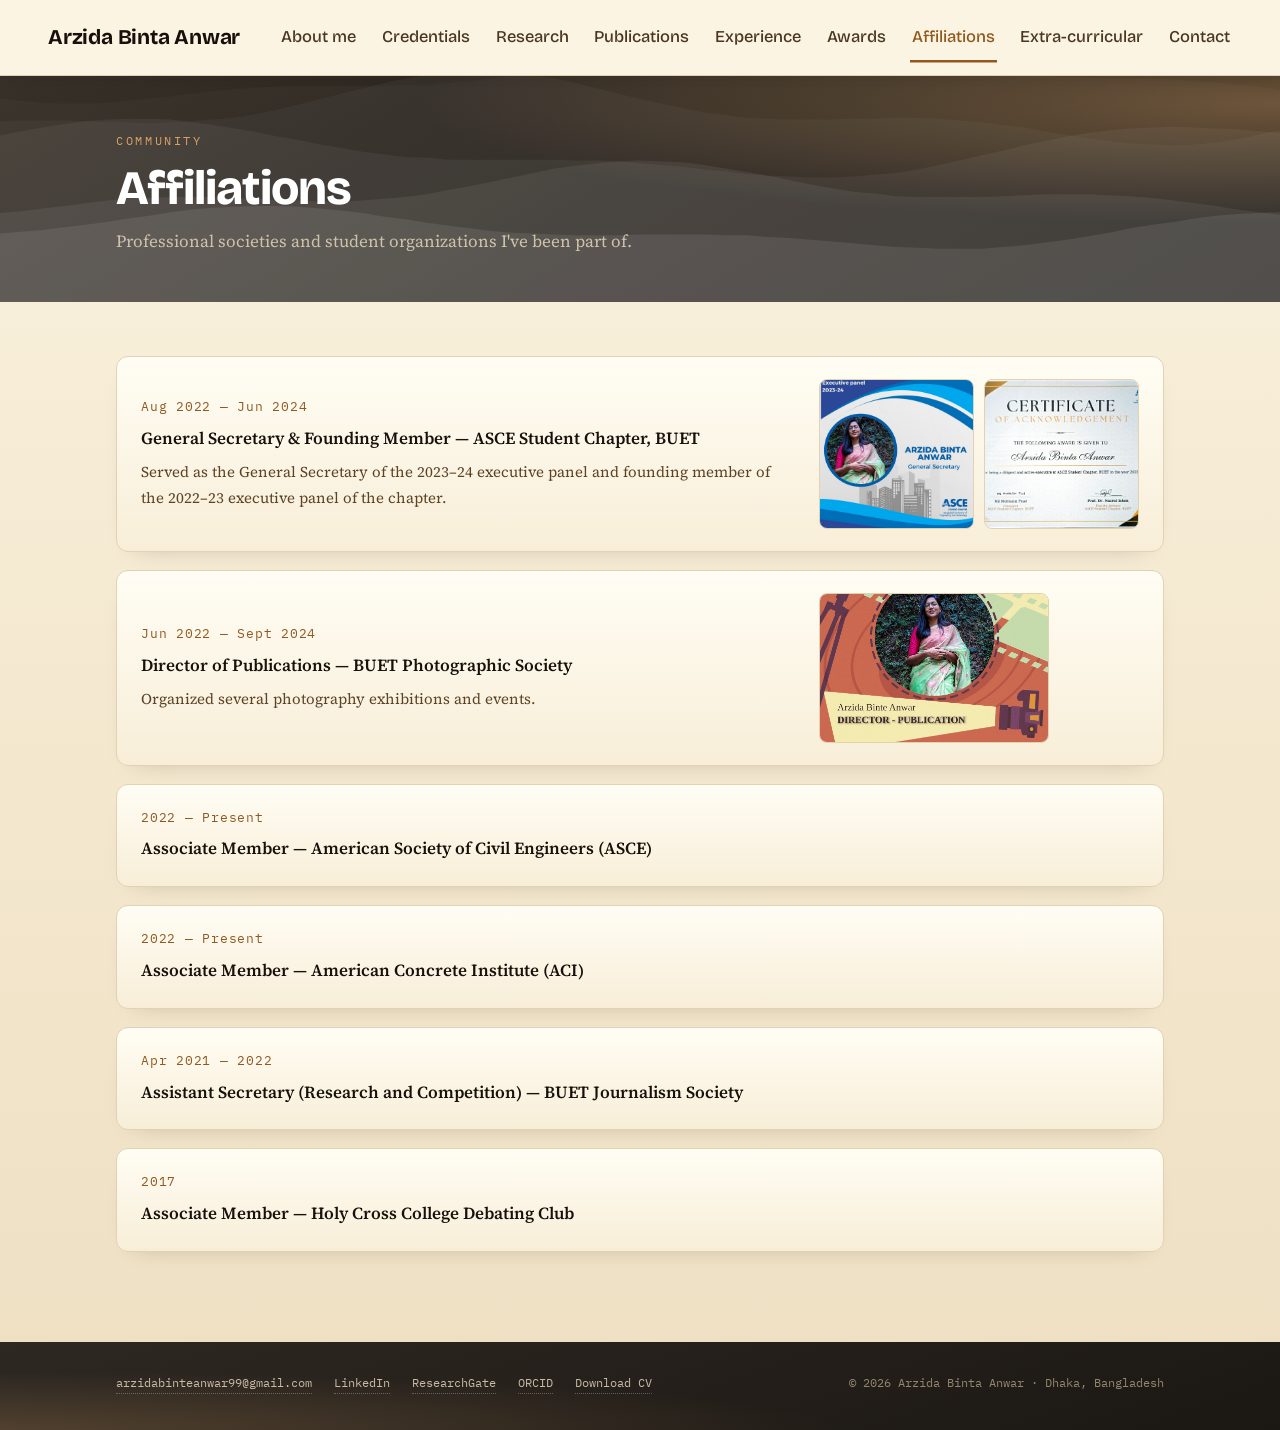
==== affiliations.html @ 8898f330 "First Upload" ====
<!DOCTYPE html>
<html lang="en">
<head>
<meta charset="UTF-8">
<meta name="viewport" content="width=device-width, initial-scale=1.0">
<title>Affiliations — Arzida Binta Anwar</title>
<meta name="description" content="Professional and student affiliations of Arzida Binta Anwar.">
<meta name="theme-color" content="#1B1713">
<link rel="icon" href="data:image/svg+xml,%3Csvg xmlns='http://www.w3.org/2000/svg' viewBox='0 0 32 32'%3E%3Crect width='32' height='32' rx='6' fill='%231B1713'/%3E%3Cpath d='M2 20 q4 -4 8 0 t8 0 t8 0 t8 0 V32 H2 Z' fill='%23D8A265' fill-opacity='.45'/%3E%3Cpath d='M2 25 q4 -4 8 0 t8 0 t8 0 t8 0 V32 H2 Z' fill='%23D8A265' fill-opacity='.9'/%3E%3C/svg%3E">
<link rel="preconnect" href="https://fonts.googleapis.com">
<link rel="preconnect" href="https://fonts.gstatic.com" crossorigin>
<link href="https://fonts.googleapis.com/css2?family=Bricolage+Grotesque:opsz,wght@12..96,500;12..96,600;12..96,700;12..96,800&family=Source+Serif+4:ital,opsz,wght@0,8..60,400;0,8..60,600;1,8..60,400&family=IBM+Plex+Mono:wght@400;500&display=swap" rel="stylesheet">
<link rel="stylesheet" href="styles.css">
</head>
<body>

<header class="topbar">
  <a class="brand" href="index.html">Arzida Binta Anwar</a>
  <button class="menu-toggle" id="menuToggle" aria-expanded="false" aria-controls="siteNav">Menu</button>
  <nav class="nav" id="siteNav" aria-label="Site">
      <a href="index.html">About me</a>
      <a href="credentials.html">Credentials</a>
      <a href="research.html">Research</a>
      <a href="publications.html">Publications</a>
      <a href="experience.html">Experience</a>
      <a href="awards.html">Awards</a>
      <a href="affiliations.html" class="active">Affiliations</a>
      <a href="extracurricular.html">Extra-curricular</a>
      <a href="contact.html">Contact</a>
  </nav>
</header>

<div class="band page-head"><div class="container"><p class="crumb">Community</p><h1>Affiliations</h1><p class="sub">Professional societies and student organizations I've been part of.</p></div></div>
<main>
  <div class="container">
    <div class="award-card">
      <div>
        <p class="yr">Aug 2022 — Jun 2024</p>
        <strong>General Secretary &amp; Founding Member — ASCE Student Chapter, BUET</strong>
        <span class="det">Served as the General Secretary of the 2023–24 executive panel and founding member of the 2022–23 executive panel of the chapter.</span>
      </div>
      <div class="thumbs">
        <img src="images/affil-asce-panel.jpg" alt="ASCE Student Chapter BUET executive panel card — General Secretary">
        <img src="images/affil-asce-cert.jpg" alt="ASCE certificate of acknowledgement 2022">
      </div>
    </div>

    <div class="award-card">
      <div>
        <p class="yr">Jun 2022 — Sept 2024</p>
        <strong>Director of Publications — BUET Photographic Society</strong>
        <span class="det">Organized several photography exhibitions and events.</span>
      </div>
      <div class="thumbs one">
        <img src="images/affil-bps-panel.jpg" alt="BUET Photographic Society executive committee card — Director, Publication">
      </div>
    </div>

    <div class="award-card noimg">
      <div>
        <p class="yr">2022 — Present</p>
        <strong>Associate Member — American Society of Civil Engineers (ASCE)</strong>
      </div>
    </div>
    <div class="award-card noimg">
      <div>
        <p class="yr">2022 — Present</p>
        <strong>Associate Member — American Concrete Institute (ACI)</strong>
      </div>
    </div>
    <div class="award-card noimg">
      <div>
        <p class="yr">Apr 2021 — 2022</p>
        <strong>Assistant Secretary (Research and Competition) — BUET Journalism Society</strong>
      </div>
    </div>
    <div class="award-card noimg">
      <div>
        <p class="yr">2017</p>
        <strong>Associate Member — Holy Cross College Debating Club</strong>
      </div>
    </div>
  </div>
</main>


<footer>
  <div class="container">
    <div class="f-links">
      <a href="mailto:arzidabinteanwar99@gmail.com">arzidabinteanwar99@gmail.com</a>
      <a href="https://www.linkedin.com/in/arzida-binta-anwar-b4ab871b9/" target="_blank" rel="noopener">LinkedIn</a>
      <a href="https://www.researchgate.net/profile/Arzida-Binta-Anwar" target="_blank" rel="noopener">ResearchGate</a>
      <a href="https://orcid.org/0009-0005-4357-6450" target="_blank" rel="noopener">ORCID</a>
      <!-- TODO: replace # with your CV PDF link -->
      <a href="#" target="_blank" rel="noopener">Download CV</a>
    </div>
    <p class="f-copy">© <span class="year">2026</span> Arzida Binta Anwar · Dhaka, Bangladesh</p>
  </div>
</footer>

<script>
(function(){
  document.querySelectorAll('.year').forEach(function(e){e.textContent=new Date().getFullYear();});
  var t=document.getElementById('menuToggle'),n=document.getElementById('siteNav');
  t.addEventListener('click',function(){var o=n.classList.toggle('open');t.setAttribute('aria-expanded',o);});
})();
</script>
</body>
</html>
---- styles.css ----
:root{
  --bg:#FAF3E2; --paper:#FEFBF2; --wash:#F4E9D2;
  --ink:#17110B; --soft:#5C4324; --line:#E2D2B4;
  --sea:#8F5A21; --sea-deep:#633D12; --sky:#D8A265;
  --teal-1:#2E2822; --teal-2:#1B1713;
  --font-display:"Bricolage Grotesque",system-ui,sans-serif;
  --font-body:"Source Serif 4",Georgia,serif;
  --font-mono:"IBM Plex Mono",ui-monospace,monospace;
  --topbar-h:76px;
}
*{margin:0;padding:0;box-sizing:border-box}
html{scroll-behavior:smooth;background:#EEDFC2}
@media (prefers-reduced-motion:reduce){html{scroll-behavior:auto}*,*::before,*::after{animation:none!important;transition:none!important}}
body{color:var(--ink);font-family:var(--font-body);font-size:17px;line-height:1.75;-webkit-font-smoothing:antialiased;
  background:linear-gradient(180deg,#FBF4E2 0%,#F5EAD2 40%,#EEDFC2 100%)}
::selection{background:#EFD8AC;color:var(--ink)}
a{color:var(--sea);text-decoration:none;border-bottom:1px solid rgba(143,90,33,.4);transition:color .15s,border-color .15s,background .15s}
a:hover{color:var(--sea-deep);border-bottom-color:var(--sea-deep)}
:focus-visible{outline:2px solid var(--sky);outline-offset:3px;border-radius:2px}
img{max-width:100%;display:block}

/* ================= TOP NAV (bigger) ================= */
.topbar{position:sticky;top:0;z-index:60;height:var(--topbar-h);display:flex;align-items:center;justify-content:space-between;
  gap:20px;padding:0 clamp(18px,4vw,48px);background:rgba(251,244,226,.94);backdrop-filter:blur(8px);
  border-bottom:1px solid var(--line);box-shadow:0 6px 18px -14px rgba(40,33,26,.3)}
.brand{font-family:var(--font-display);font-weight:700;font-size:21px;letter-spacing:-.01em;color:var(--ink);border:none;white-space:nowrap}
.brand:hover{color:var(--sea)}
.nav{display:flex;align-items:center;gap:clamp(10px,1.7vw,26px)}
.nav a{font-family:var(--font-display);font-weight:500;font-size:16.5px;color:#4A3722;border:none;padding:8px 2px}
.nav a:hover{color:var(--ink)}
.nav a.active{color:var(--sea);box-shadow:0 2.5px 0 var(--sea)}
.menu-toggle{display:none;background:none;border:1px solid var(--line);border-radius:6px;padding:9px 13px;
  font-family:var(--font-mono);font-size:12px;letter-spacing:.12em;text-transform:uppercase;color:var(--ink);cursor:pointer}

/* ================= DARK BANDS (charcoal + warm glow) ================= */
.band{color:#F1EAE0;background:
  url("images/waves.svg") no-repeat bottom center / cover,
  radial-gradient(120% 95% at 100% 12%, rgba(216,162,101,.4), rgba(216,162,101,0) 56%),
  linear-gradient(150deg,#373028 0%,#241F1A 55%,#1B1713 100%)}
.container{max-width:1160px;margin:0 auto;padding:0 clamp(22px,5vw,56px)}

/* ---- home hero (profile + greeting only) ---- */
.hero{padding:clamp(50px,8vh,88px) 0 clamp(58px,9vh,96px)}
.hero-grid{display:grid;grid-template-columns:290px minmax(0,1fr);gap:clamp(36px,5vw,80px);align-items:center}
.profile{text-align:center}
.profile .photo{width:100%;max-width:262px;aspect-ratio:4/5;object-fit:cover;border-radius:14px;margin:0 auto;
  border:1px solid rgba(241,234,224,.35);box-shadow:0 22px 44px -20px rgba(0,0,0,.65)}
.profile .name{font-family:var(--font-display);font-weight:750;font-size:25px;color:#FFFFFF;margin-top:20px;line-height:1.2}
.profile .role{font-family:var(--font-mono);font-size:12.5px;letter-spacing:.08em;color:#DECFB9;margin-top:8px}
.profile .org{font-family:var(--font-mono);font-size:12px;letter-spacing:.04em;color:#B3A48D;margin-top:3px;line-height:1.6}
.icons{display:flex;justify-content:center;gap:11px;margin-top:18px;flex-wrap:wrap}
.icons a{width:39px;height:39px;border:1.5px solid rgba(241,234,224,.5);border-radius:50%;display:grid;place-items:center;
  color:#F1EAE0;border-bottom-width:1.5px}
.icons a:hover{background:#F1EAE0;color:#1B1713;border-color:#F1EAE0}
.icons svg{width:17px;height:17px;fill:currentColor}
.icons .tx{font-family:var(--font-mono);font-size:11px;font-weight:500;letter-spacing:.02em}
.hero h2{font-family:var(--font-display);font-weight:750;font-size:clamp(30px,4vw,42px);letter-spacing:-.018em;color:#FFFFFF;margin-bottom:20px}
.hero .bio{color:#DCD2C3;font-size:18.5px;max-width:60ch;line-height:1.8}
.hero .bio strong{color:#FFFFFF}
.cv-pill{display:inline-flex;align-items:center;gap:9px;margin-top:28px;
  font-family:var(--font-mono);font-size:13px;letter-spacing:.1em;text-transform:uppercase;
  color:#F1EAE0;border:1.5px solid rgba(241,234,224,.5);border-radius:8px;padding:13px 22px}
.cv-pill svg{width:15px;height:15px;fill:currentColor}
.cv-pill:hover{background:#F1EAE0;color:#1B1713;border-color:#F1EAE0}

/* ---- sub-page heads ---- */
.page-head{padding:clamp(42px,6vh,60px) 0 clamp(30px,5vh,46px)}
.page-head .crumb{font-family:var(--font-mono);font-size:12px;letter-spacing:.22em;text-transform:uppercase;color:var(--sky);margin-bottom:12px}
.page-head h1{font-family:var(--font-display);font-weight:750;font-size:clamp(32px,4.6vw,48px);letter-spacing:-.02em;line-height:1.08;color:#FFFFFF}
.page-head p.sub{color:#CFC2AC;margin-top:12px;max-width:62ch;font-size:17px}

/* ================= MAIN ================= */
main{padding:clamp(44px,6vh,68px) 0 clamp(56px,8vh,88px)}
h2{font-family:var(--font-display);font-weight:700;font-size:clamp(24px,3vw,32px);letter-spacing:-.01em;margin:0 0 22px}
h3{font-family:var(--font-display);font-weight:600;font-size:19.5px;line-height:1.4}
.subhead{font-family:var(--font-mono);font-size:12.5px;letter-spacing:.18em;text-transform:uppercase;color:var(--soft);
  margin:52px 0 8px;display:flex;align-items:center;gap:12px}
.subhead::before{content:"◆";color:var(--sky);font-size:9px}
.subhead::after{content:"";flex:1;height:1px;background:var(--line)}
.subhead:first-child{margin-top:0}
.lead{font-size:18px;color:var(--soft);max-width:66ch}
.about{max-width:none}
.about p{margin-bottom:20px;color:#211709;font-size:17.5px}
.about p strong{color:var(--ink)}

.explore{display:grid;grid-template-columns:repeat(auto-fit,minmax(220px,1fr));gap:16px;margin-top:42px}
.explore a{background:linear-gradient(180deg,#FFFDF4,#F7EDD6);border:1px solid var(--line);border-radius:10px;padding:20px 22px;color:var(--ink);
  transition:border-color .15s,transform .15s,box-shadow .15s}
.explore a:hover{border-color:var(--sky);transform:translateY(-2px);box-shadow:0 14px 26px -18px rgba(40,33,26,.45)}
.explore .t{font-family:var(--font-display);font-weight:600;font-size:17.5px}
.explore .d{color:var(--soft);font-size:15px;margin-top:5px;line-height:1.55}
.explore .m{font-family:var(--font-mono);font-size:11px;letter-spacing:.14em;text-transform:uppercase;color:var(--sea);margin-top:12px;display:block}

/* ================= ENTRIES (dates on the right) ================= */
.entry{display:grid;grid-template-columns:minmax(0,1fr) 158px;gap:8px 34px;padding:24px 0}
.entry + .entry{border-top:1px dashed var(--line)}
.entry .when{font-family:var(--font-mono);font-size:12px;letter-spacing:.05em;color:var(--soft);padding-top:6px;text-align:right}
.entry .where{font-family:var(--font-mono);font-size:12.5px;color:var(--sea);margin-top:4px}
.entry p{margin-top:10px;color:#3A2A17;font-size:16.5px}
.entry ul{margin:12px 0 0 18px;color:#3A2A17;font-size:16.5px}
.entry ul li{margin-bottom:10px}
.entry ul li::marker{color:var(--sky)}
.entry .gpa{font-family:var(--font-mono);font-size:13px;color:var(--ink);display:block;margin-top:8px}
.badge{display:inline-block;font-family:var(--font-mono);font-size:10.5px;letter-spacing:.1em;text-transform:uppercase;
  color:var(--sea);border:1px solid rgba(143,90,33,.5);border-radius:4px;padding:2px 8px;margin-left:10px;vertical-align:middle}
.supervisor{font-family:var(--font-mono);font-size:12.5px;color:var(--soft);margin-top:12px}
.supervisor span{color:var(--ink)}

/* ================= EDUCATION (compact rows) ================= */
.edu-row{display:grid;grid-template-columns:minmax(0,1fr) 240px;gap:6px 30px;padding:15px 0;border-bottom:1px dashed var(--line);align-items:start}
.edu-list .edu-row:last-of-type{border-bottom:none}
.edu-row h3{font-size:17.5px}
.edu-row .inst{font-family:var(--font-mono);font-size:12.5px;color:var(--sea);margin-top:3px}
.edu-row .right{text-align:right}
.edu-row .edates{font-family:var(--font-mono);font-size:12px;letter-spacing:.04em;color:var(--soft)}
.edu-row .egpa{font-family:var(--font-mono);font-size:12.5px;color:var(--ink);margin-top:5px;line-height:1.7}

/* plain-text research interests */
.interests-line{font-size:16.5px;color:#3A2A17;line-height:2;max-width:none}
.interests-line .sep{color:var(--sky);padding:0 8px}

/* ================= RESEARCH SPLITS (big images, no captions) ================= */
.split{display:grid;grid-template-columns:minmax(0,1fr) minmax(320px,500px);gap:clamp(28px,4vw,60px);align-items:center;padding:34px 0}
.split + .split{border-top:1px dashed var(--line)}
.split img{width:100%;height:auto;border-radius:14px;border:1px solid var(--line);box-shadow:0 20px 42px -22px rgba(40,33,26,.5)}
.split .txt p{margin-top:10px;color:#3A2A17;font-size:16.5px}
.split .txt .where{font-family:var(--font-mono);font-size:12.5px;color:var(--sea);margin-top:4px}
.split .txt .item{margin-top:20px}
.split .txt .item p{margin-top:6px}

/* ================= FIGURES (experience) ================= */
figure.right{float:right;width:min(420px,48%);margin:4px 0 18px 28px}
figure img{border-radius:12px;border:1px solid var(--line);box-shadow:0 16px 34px -20px rgba(40,33,26,.5)}
figcaption{font-family:var(--font-mono);font-size:11.5px;letter-spacing:.05em;color:var(--soft);margin-top:9px;line-height:1.55}
.clear{clear:both}
.photo-row{display:grid;grid-template-columns:repeat(auto-fit,minmax(240px,1fr));gap:18px;margin:26px 0 8px}
.photo-row figure{margin:0}
.photo-row img{width:100%;height:240px;object-fit:cover}
.photo-duo{display:grid;grid-template-columns:repeat(auto-fit,minmax(280px,1fr));gap:18px;margin:26px 0 8px}
.photo-duo figure{margin:0}
.photo-duo img{width:100%;height:280px;object-fit:cover}

/* ================= CHIPS ================= */
.chips{display:flex;flex-wrap:wrap;gap:10px;margin:6px 0 8px}
.chip{font-family:var(--font-mono);font-size:12.5px;background:linear-gradient(180deg,#FAF2DF,#F3E7CD);border:1px solid var(--line);border-radius:100px;padding:10px 17px;color:var(--ink)}
.chip::before{content:"◆ ";color:var(--sea);font-size:9px;vertical-align:1px}

/* ================= PUBLICATIONS ================= */
.pub{background:linear-gradient(180deg,#FFFDF4,#F8EED8);border:1px solid var(--line);border-radius:10px;padding:24px 26px;margin-bottom:18px;position:relative;
  box-shadow:0 10px 24px -20px rgba(40,33,26,.4)}
.pub .num{position:absolute;top:-11px;left:20px;background:var(--teal-1);color:#F1EAE0;font-family:var(--font-mono);font-size:11px;padding:3px 9px;border-radius:4px}
.pub .meta{font-family:var(--font-mono);font-size:11.5px;letter-spacing:.1em;text-transform:uppercase;color:var(--sea);margin-bottom:10px}
.pub .meta .hl{color:#7A4A12}
.pub .cite{font-size:16.5px;line-height:1.65}
.pub .doi{font-family:var(--font-mono);font-size:12px;margin-top:12px}
.pub-note{font-family:var(--font-mono);font-size:12px;color:var(--soft);margin-top:20px}

/* ================= CARDS: skills & courses ================= */
.skills-grid{display:grid;grid-template-columns:repeat(auto-fit,minmax(215px,1fr));gap:16px;margin-top:8px}
.courses-grid{display:grid;grid-template-columns:repeat(auto-fit,minmax(300px,1fr));gap:16px;margin-top:8px}
.skill-card{background:linear-gradient(180deg,#FFFDF4,#F7EDD6);border:1px solid var(--line);border-radius:10px;padding:22px 22px 16px;
  box-shadow:0 10px 24px -20px rgba(40,33,26,.35)}
.skill-card h3{font-size:12.5px;font-family:var(--font-mono);font-weight:500;letter-spacing:.16em;text-transform:uppercase;color:var(--sea);margin-bottom:12px}
.skill-card ul{list-style:none}
.skill-card li{padding:7px 0;border-bottom:1px dashed var(--line);font-size:15.5px}
.skill-card li:last-child{border-bottom:none}

/* ================= AWARDS / AFFILIATIONS (photos with their events) ================= */
.award-card{background:linear-gradient(180deg,#FFFDF4,#F8EED8);border:1px solid var(--line);border-radius:12px;padding:22px 24px;margin-bottom:18px;
  display:grid;grid-template-columns:minmax(0,1fr) 320px;gap:20px 30px;align-items:center;box-shadow:0 10px 24px -20px rgba(40,33,26,.4)}
.award-card.noimg{grid-template-columns:1fr}
.award-card .yr{font-family:var(--font-mono);font-size:12.5px;color:var(--sea);letter-spacing:.06em;margin-bottom:6px}
.award-card strong{font-weight:600;font-size:17px}
.award-card .det{display:block;color:var(--soft);font-size:15px;margin-top:5px}
.thumbs{display:grid;grid-template-columns:1fr 1fr;gap:10px}
.thumbs.one{grid-template-columns:1fr;max-width:230px}
.thumbs img{width:100%;height:150px;object-fit:cover;border-radius:8px;border:1px solid var(--line)}

/* ================= INSTAGRAM CARD ================= */
.ig-card{width:100%;background:linear-gradient(180deg,#FFFDF4,#F8EED8);border:1px solid var(--line);border-radius:14px;overflow:hidden;margin-top:26px;
  box-shadow:0 16px 34px -22px rgba(40,33,26,.45)}
.ig-head{display:flex;align-items:center;gap:16px;padding:18px 20px}
.ig-head img{width:64px;height:64px;border-radius:50%;object-fit:cover;
  background:linear-gradient(#fff,#fff) padding-box,linear-gradient(45deg,#F9CE34,#EE2A7B,#6228D7) border-box;border:2.5px solid transparent}
.ig-head .u{font-family:var(--font-mono);font-size:14px;font-weight:500;color:var(--ink)}
.ig-head .n{color:var(--soft);font-size:13.5px;font-family:var(--font-mono)}
.ig-grid{display:grid;grid-template-columns:repeat(auto-fill,minmax(170px,1fr));gap:4px}
.ig-grid img{width:100%;aspect-ratio:1/1;object-fit:cover}
.ig-foot{padding:16px 20px}
.ig-btn{display:block;text-align:center;font-family:var(--font-mono);font-size:12px;letter-spacing:.1em;text-transform:uppercase;
  color:#fff!important;border:none!important;border-radius:8px;padding:12px;
  background:linear-gradient(45deg,#F9CE34,#EE2A7B,#6228D7)}
.ig-btn:hover{filter:brightness(1.07)}

/* ================= FOOTER (charcoal, warm) ================= */
footer{border-top:none;padding:30px 0 36px;color:#C9BCA7;background:
  radial-gradient(120% 120% at 0% 100%, rgba(216,162,101,.22), rgba(216,162,101,0) 55%),
  linear-gradient(160deg,#2E2822,#1B1713)}
footer .container{display:flex;flex-wrap:wrap;gap:12px 30px;align-items:center;justify-content:space-between}
.f-links{display:flex;flex-wrap:wrap;gap:8px 22px;font-family:var(--font-mono);font-size:12px}
.f-links a{color:#C9BCA7;border-bottom:1px dotted rgba(241,234,224,.3)}
.f-links a:hover{color:#E7BC80;border-bottom-color:#E7BC80}
.f-copy{font-family:var(--font-mono);font-size:11.5px;color:#93876F}

/* ================= RESPONSIVE ================= */
@media (max-width:1200px){
  .nav{position:fixed;top:var(--topbar-h);right:0;left:0;background:#FBF4E2;border-bottom:1px solid var(--line);
    flex-direction:column;align-items:stretch;padding:10px 20px 16px;gap:2px;display:none;max-height:calc(100vh - var(--topbar-h));overflow:auto}
  .nav.open{display:flex}
  .nav a{padding:13px 4px;border-bottom:1px dashed var(--line)}
  .nav a.active{box-shadow:none;border-left:3px solid var(--sea);padding-left:10px}
  .menu-toggle{display:block}
  .hero-grid{grid-template-columns:1fr;gap:36px}
  .profile{max-width:300px;margin:0 auto}
  .entry{grid-template-columns:1fr;gap:4px}
  .entry .when{order:-1;text-align:left;padding-top:0}
  .edu-row{grid-template-columns:1fr}
  .edu-row .right{text-align:left;margin-top:4px}
  .split{grid-template-columns:1fr;gap:22px}
  figure.right{float:none;width:100%;margin:16px 0}
  .award-card{grid-template-columns:1fr}
  .thumbs.one{max-width:100%}
}


/* ================= CONTACT ================= */
.contact-grid{display:grid;grid-template-columns:repeat(auto-fit,minmax(255px,1fr));gap:16px;margin-top:8px}
.c-card{background:linear-gradient(180deg,#FFFDF4,#F7EDD6);border:1px solid var(--line);border-radius:12px;
  padding:20px 22px;display:flex;gap:16px;align-items:center;box-shadow:0 10px 24px -20px rgba(40,33,26,.35)}
.c-card .ic{width:48px;height:48px;border-radius:50%;background:var(--wash);border:1px solid var(--line);
  display:grid;place-items:center;color:var(--sea);flex:none}
.c-card .ic svg{width:22px;height:22px;fill:currentColor}
.c-card .ic .tx{font-family:var(--font-mono);font-size:12px;font-weight:500}
.c-card .lbl{font-family:var(--font-mono);font-size:11px;letter-spacing:.16em;text-transform:uppercase;color:var(--soft)}
.c-card .val{font-size:16px;margin-top:3px;word-break:break-word;line-height:1.5}
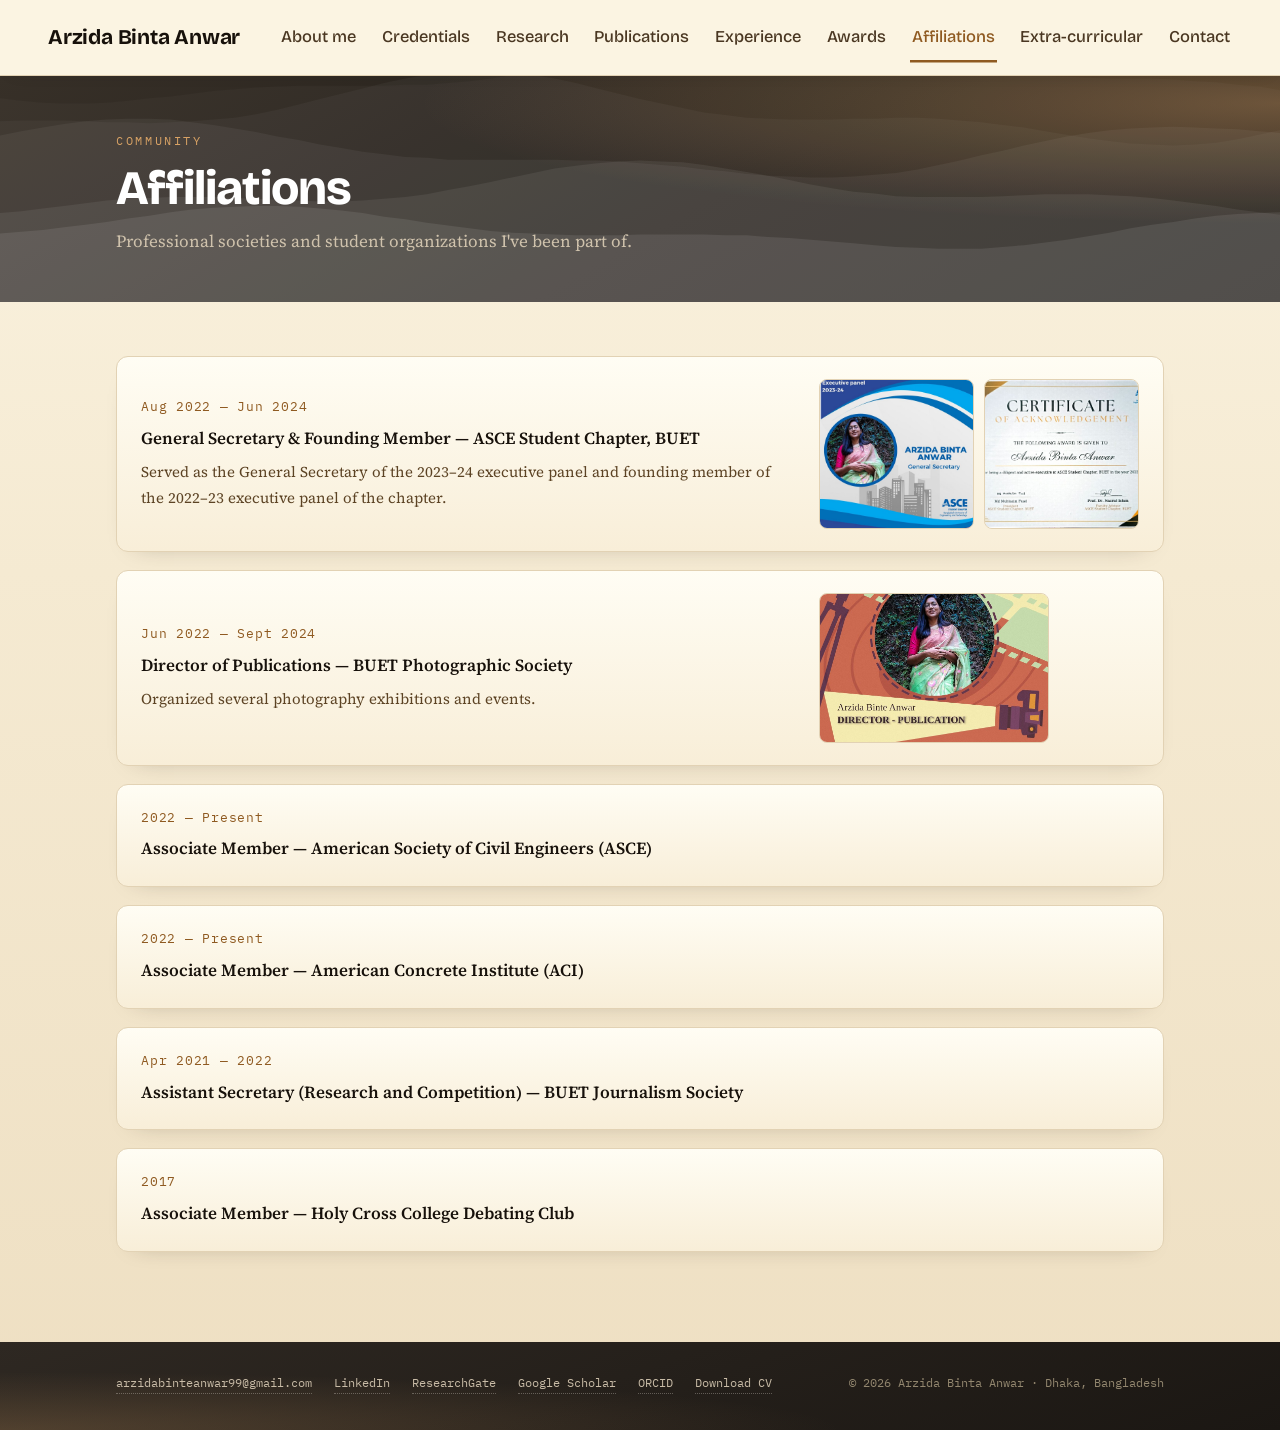
==== commit 623d48fd: "Add files via upload" ====
--- a/affiliations.html
+++ b/affiliations.html
@@ -90,9 +90,9 @@
       <a href="mailto:arzidabinteanwar99@gmail.com">arzidabinteanwar99@gmail.com</a>
       <a href="https://www.linkedin.com/in/arzida-binta-anwar-b4ab871b9/" target="_blank" rel="noopener">LinkedIn</a>
       <a href="https://www.researchgate.net/profile/Arzida-Binta-Anwar" target="_blank" rel="noopener">ResearchGate</a>
+      <a href="https://scholar.google.com/citations?hl=en&amp;user=NSvgXzcAAAAJ" target="_blank" rel="noopener">Google Scholar</a>
       <a href="https://orcid.org/0009-0005-4357-6450" target="_blank" rel="noopener">ORCID</a>
-      <!-- TODO: replace # with your CV PDF link -->
-      <a href="#" target="_blank" rel="noopener">Download CV</a>
+      <a href="https://drive.google.com/uc?export=download&amp;id=1QXo4aRE41BPnUC29M4MG7DPqIUFfkSeE" target="_blank" rel="noopener">Download CV</a>
     </div>
     <p class="f-copy">© <span class="year">2026</span> Arzida Binta Anwar · Dhaka, Bangladesh</p>
   </div>
--- a/styles.css
+++ b/styles.css
@@ -80,15 +80,15 @@
 .subhead:first-child{margin-top:0}
 .lead{font-size:18px;color:var(--soft);max-width:66ch}
 .about{max-width:none}
-.about p{margin-bottom:20px;color:#211709;font-size:17.5px}
+.about p{margin-bottom:18px;color:#211709;font-size:17.5px;text-align:left;text-wrap:pretty;overflow-wrap:break-word}
 .about p strong{color:var(--ink)}
 
 .explore{display:grid;grid-template-columns:repeat(auto-fit,minmax(220px,1fr));gap:16px;margin-top:42px}
 .explore a{background:linear-gradient(180deg,#FFFDF4,#F7EDD6);border:1px solid var(--line);border-radius:10px;padding:20px 22px;color:var(--ink);
   transition:border-color .15s,transform .15s,box-shadow .15s}
 .explore a:hover{border-color:var(--sky);transform:translateY(-2px);box-shadow:0 14px 26px -18px rgba(40,33,26,.45)}
-.explore .t{font-family:var(--font-display);font-weight:600;font-size:17.5px}
-.explore .d{color:var(--soft);font-size:15px;margin-top:5px;line-height:1.55}
+.explore .t{display:block;font-family:var(--font-display);font-weight:600;font-size:17.5px;line-height:1.3}
+.explore .d{display:block;color:var(--soft);font-size:15px;margin-top:8px;line-height:1.55}
 .explore .m{font-family:var(--font-mono);font-size:11px;letter-spacing:.14em;text-transform:uppercase;color:var(--sea);margin-top:12px;display:block}
 
 /* ================= ENTRIES (dates on the right) ================= */
@@ -233,3 +233,11 @@
 .c-card .ic .tx{font-family:var(--font-mono);font-size:12px;font-weight:500}
 .c-card .lbl{font-family:var(--font-mono);font-size:11px;letter-spacing:.16em;text-transform:uppercase;color:var(--soft)}
 .c-card .val{font-size:16px;margin-top:3px;word-break:break-word;line-height:1.5}
+
+
+/* ================= LABORATORY TESTING ================= */
+.lab-card{margin-top:8px}
+.lab-card ul{columns:3;column-gap:30px}
+.lab-card li{break-inside:avoid}
+@media (max-width:900px){.lab-card ul{columns:2}}
+@media (max-width:560px){.lab-card ul{columns:1}}
